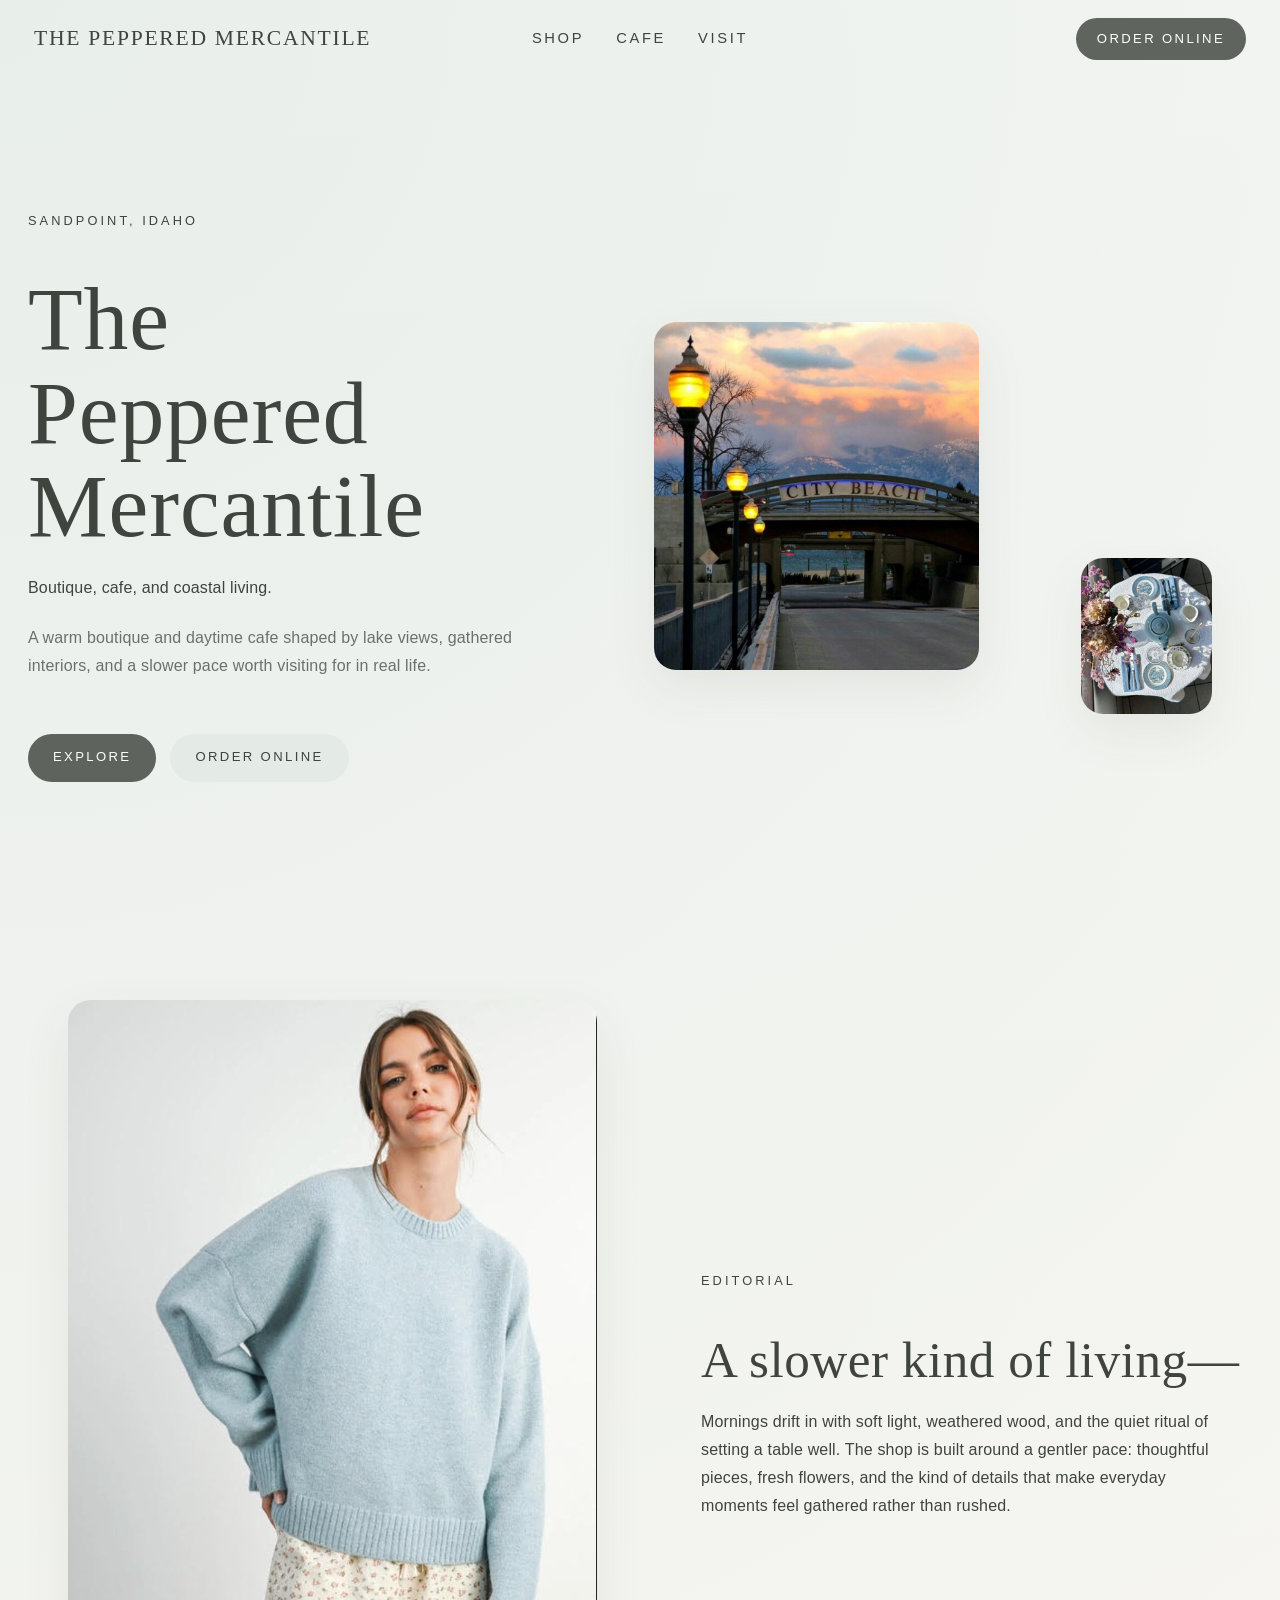
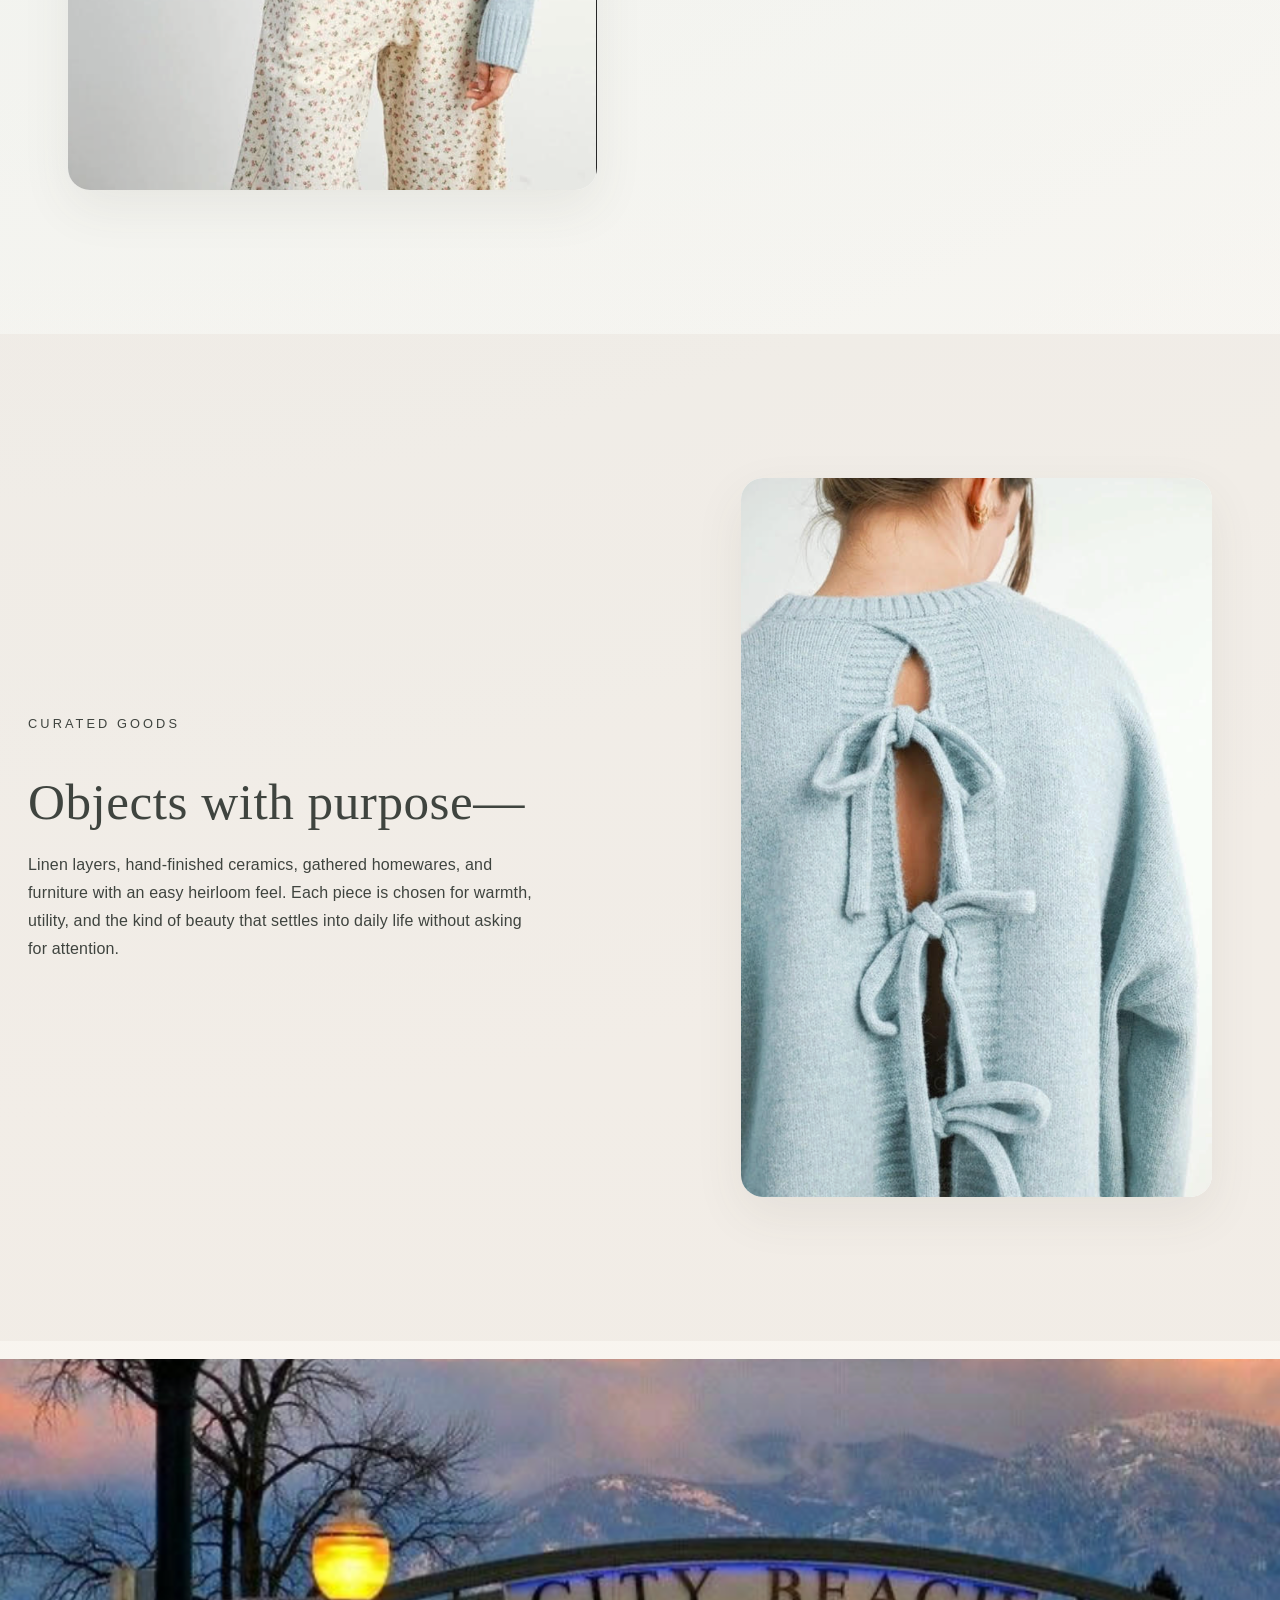
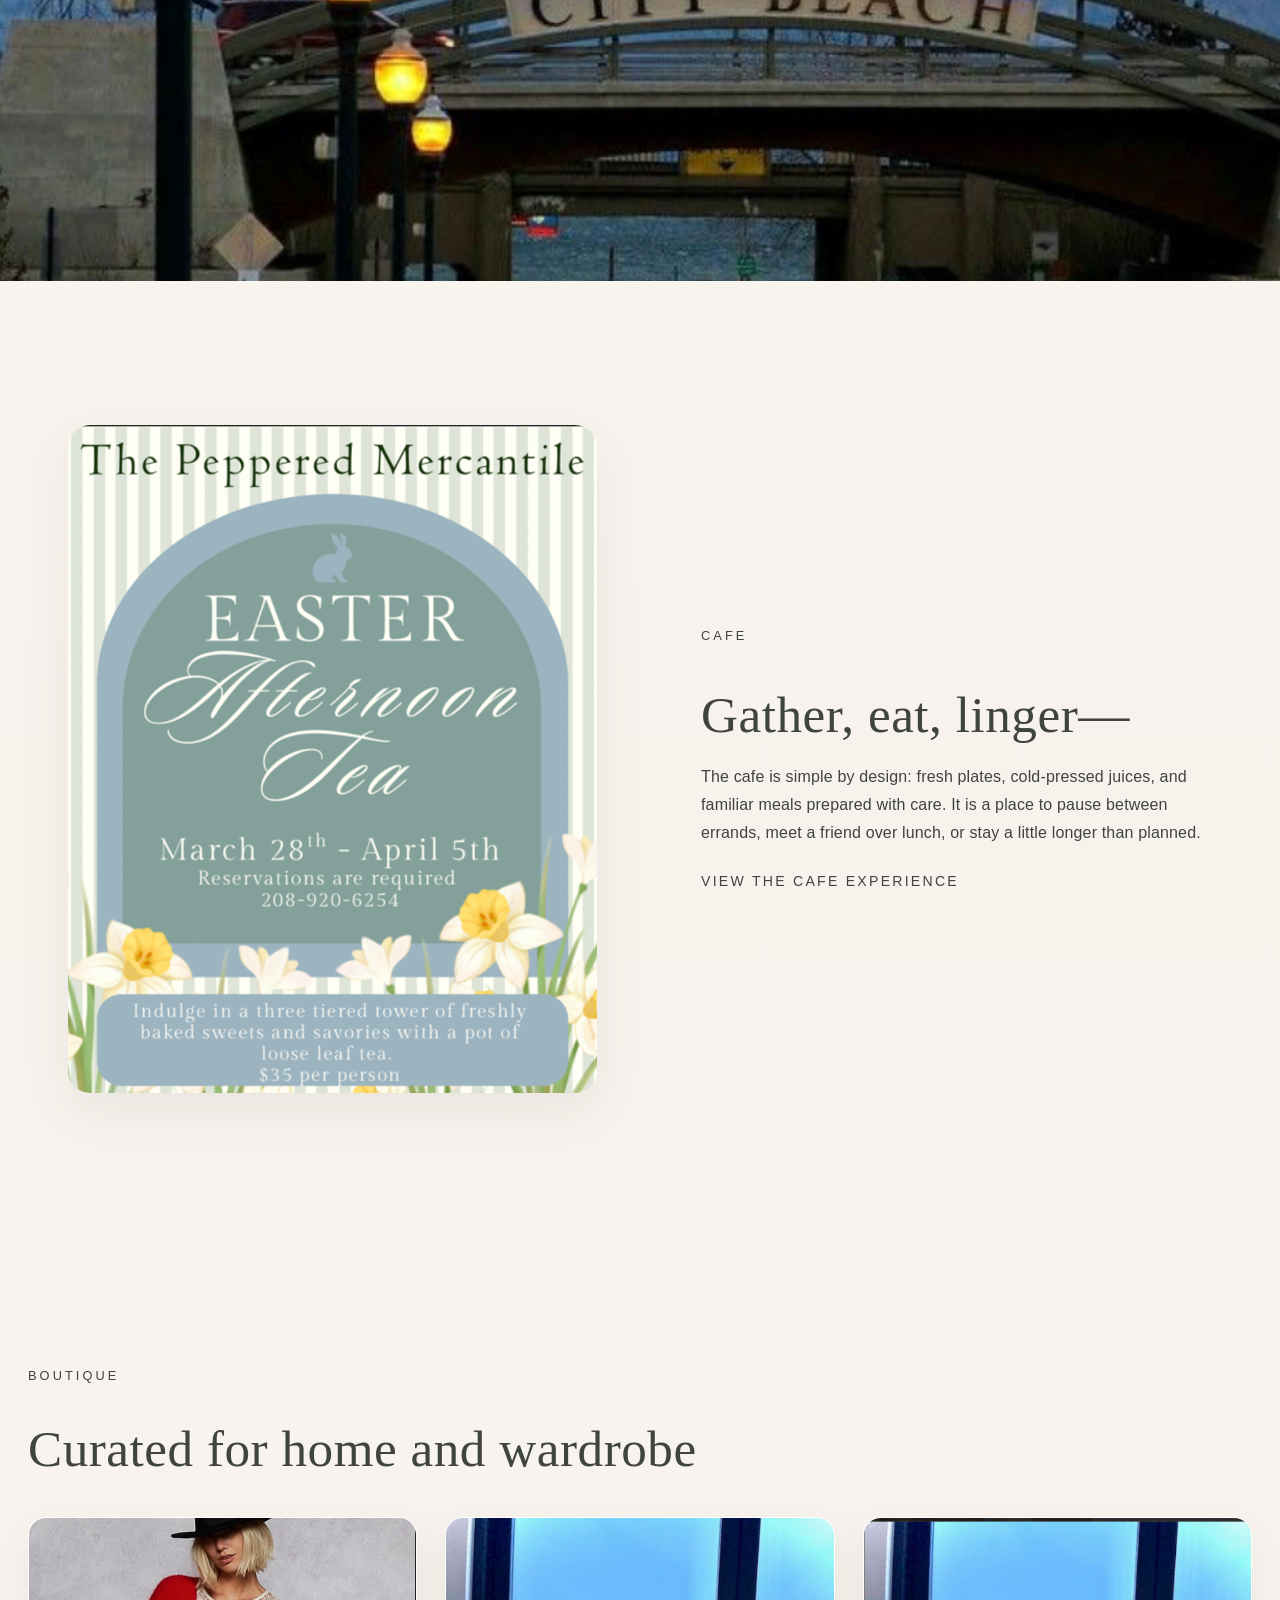
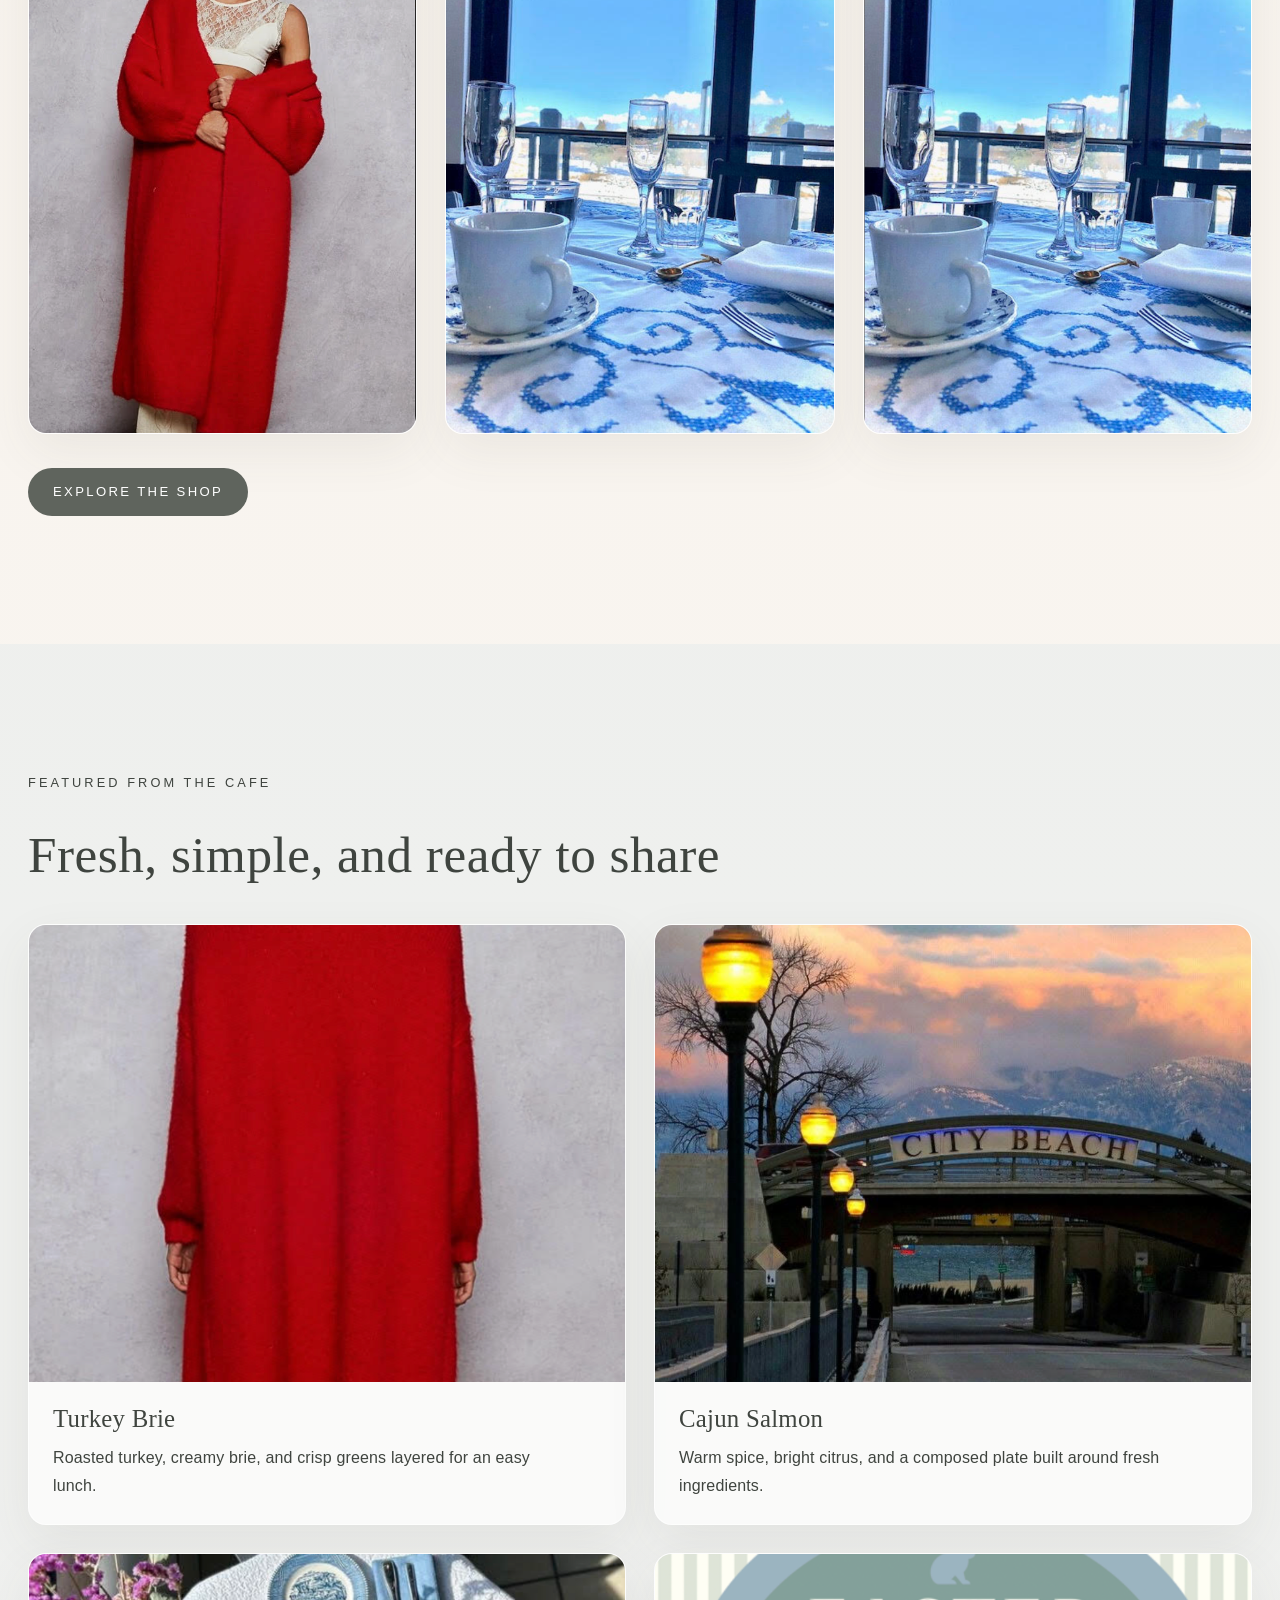
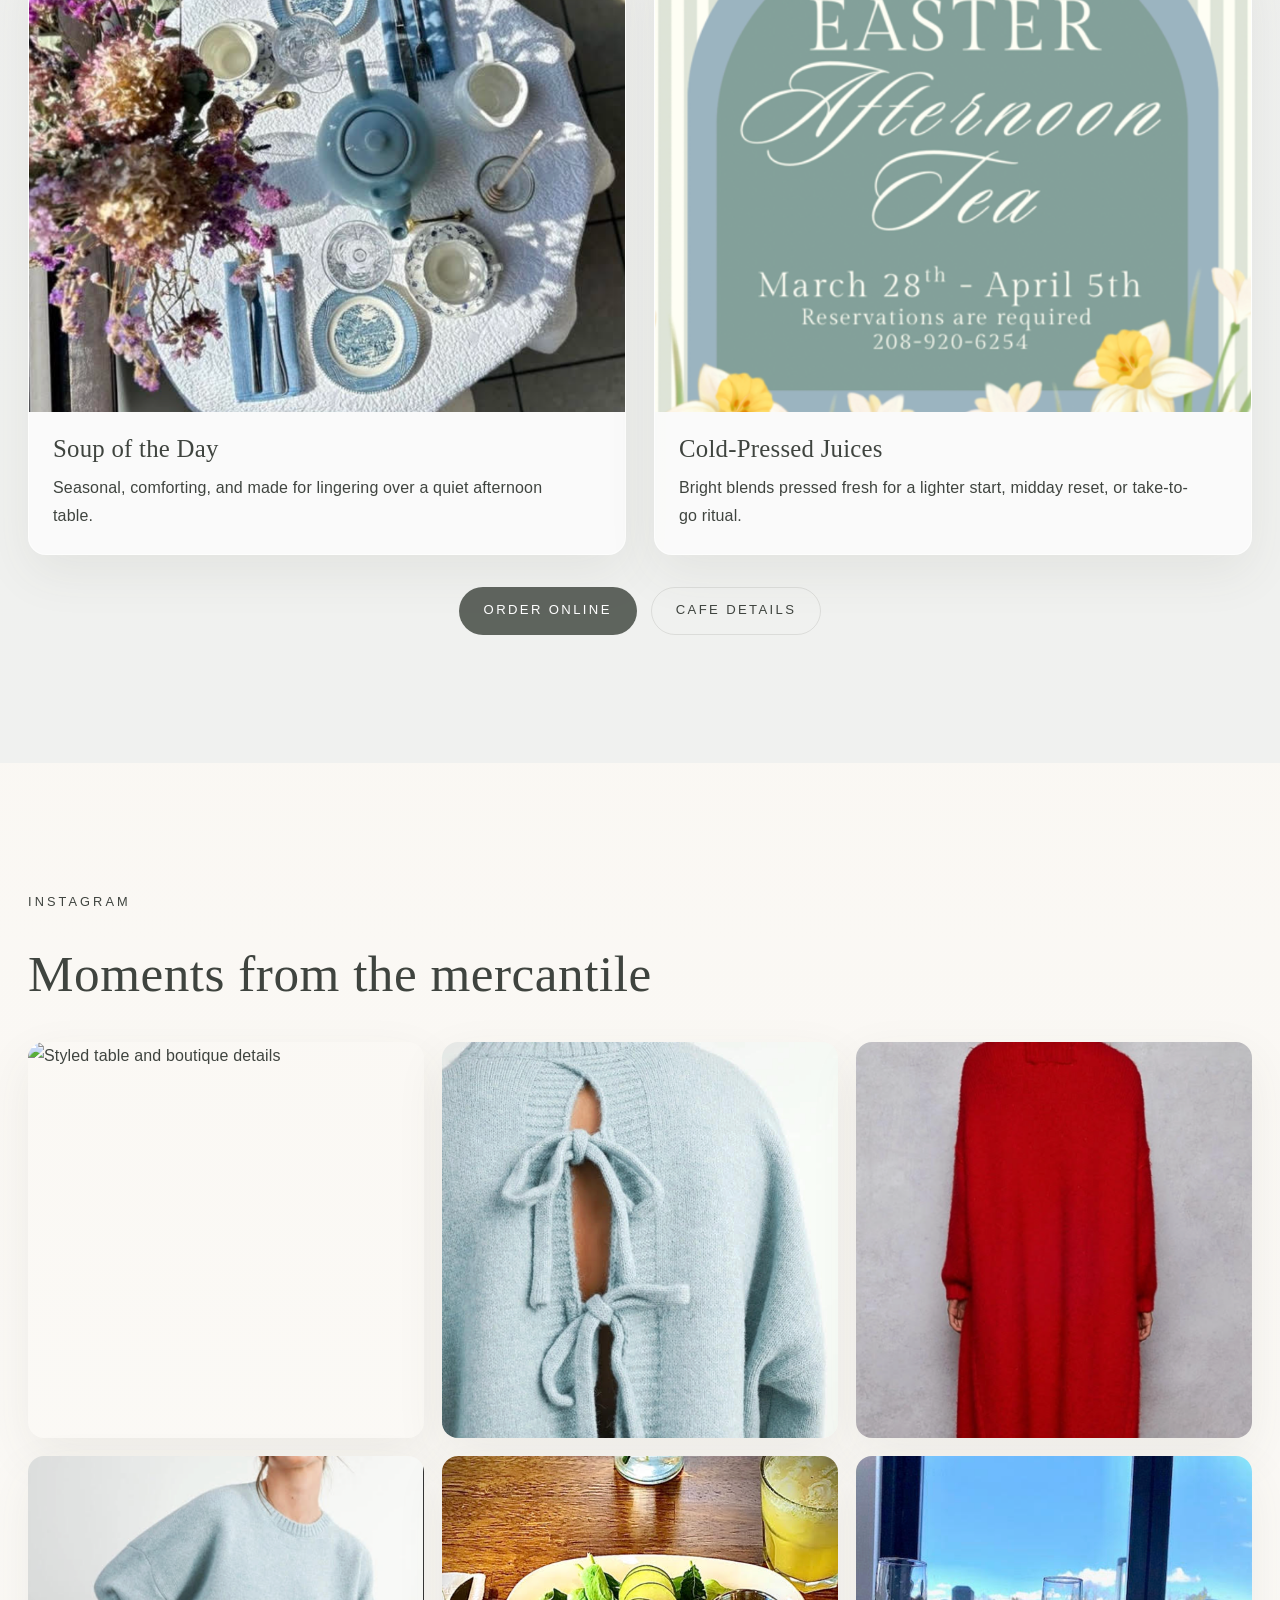
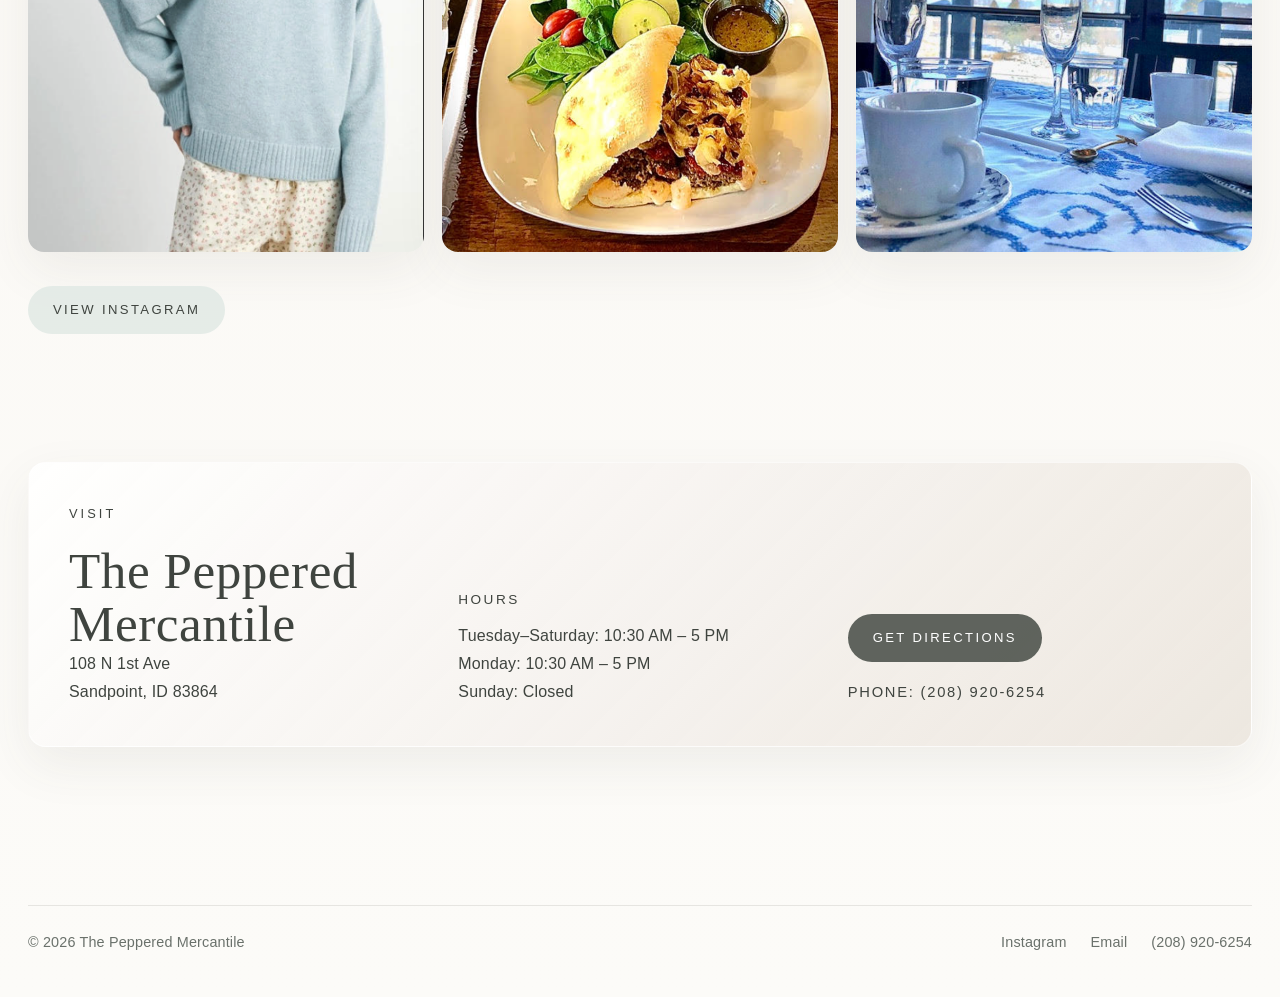
==== index.html @ 57a1aefb "initial commit" ====
<!DOCTYPE html>
<html lang="en">
<head>
  <meta charset="UTF-8">
  <meta name="viewport" content="width=device-width, initial-scale=1.0">
  <title>The Peppered Mercantile</title>
  <meta name="description" content="The Peppered Mercantile is a coastal boutique and cafe in Sandpoint, Idaho, offering curated goods, simple meals, and an inviting pace.">
  <link rel="preconnect" href="https://fonts.googleapis.com">
  <link rel="preconnect" href="https://fonts.gstatic.com" crossorigin>
  <link rel="stylesheet" href="css/styles.css">
</head>
<body>
  <header class="site-header" data-header>
    <div class="nav-shell">
      <a class="brand-mark" href="index.html">The Peppered Mercantile</a>
      <button class="nav-toggle" type="button" aria-expanded="false" aria-controls="site-nav" data-nav-toggle>
        Menu
      </button>
      <nav class="site-nav" id="site-nav" data-nav>
        <a href="shop.html">Shop</a>
        <a href="cafe.html">Cafe</a>
        <a href="visit.html">Visit</a>
      </nav>
      <a class="button button-small" href="https://www.doordash.com/store/the-peppered-mercantile-sandpoint-27833694/32796175/?pickup=true&utm_campaign=gpa" target="_blank" rel="noreferrer">Order Online</a>
    </div>
  </header>

  <main>
    <section class="hero-showcase">
      <div class="container hero-showcase-grid">
        <div class="hero-copy-panel">
          <p class="eyebrow">Sandpoint, Idaho</p>
          <h1>The Peppered Mercantile</h1>
          <p class="hero-copy">Boutique, cafe, and coastal living.</p>
          <p class="hero-support">
            A warm boutique and daytime cafe shaped by lake views, gathered interiors, and a slower pace worth visiting for in real life.
          </p>
          <div class="button-row">
            <a class="button" href="#editorial">Explore</a>
            <a class="button button-secondary" href="https://www.doordash.com/store/the-peppered-mercantile-sandpoint-27833694/32796175/?pickup=true&utm_campaign=gpa" target="_blank" rel="noreferrer">Order Online</a>
          </div>
        </div>
        <div class="hero-visuals">
          <figure class="hero-primary-image media-frame">
            <img
              src="assets/images/Screenshot 2026-03-31 at 6.49.40%E2%80%AFPM.png"
              alt="City Beach view near The Peppered Mercantile in Sandpoint"
            >
          </figure>
          <figure class="hero-secondary-image media-frame">
            <img
              src="assets/images/Screenshot 2026-03-31 at 6.51.25%E2%80%AFPM.png"
              alt="Sunlit table setting at The Peppered Mercantile"
            >
          </figure>
        </div>
      </div>
    </section>

    <section class="section editorial-grid" id="editorial">
      <div class="container split-layout">
        <figure class="media-frame">
          <img src="assets/images/Screenshot 2026-03-31 at 6.49.52%E2%80%AFPM.png" alt="Layered clothing and warm textures inside the boutique">
        </figure>
        <div class="text-block">
          <p class="eyebrow">Editorial</p>
          <h2>A slower kind of living&mdash;</h2>
          <p>
            Mornings drift in with soft light, weathered wood, and the quiet ritual of setting a table well.
            The shop is built around a gentler pace: thoughtful pieces, fresh flowers, and the kind of details
            that make everyday moments feel gathered rather than rushed.
          </p>
        </div>
      </div>
    </section>

    <section class="section section-tint">
      <div class="container split-layout split-layout-reverse">
        <figure class="media-frame">
          <img src="assets/images/Screenshot 2026-03-31 at 6.50.04%E2%80%AFPM.png" alt="Ceramics and home goods arranged in an airy boutique display">
        </figure>
        <div class="text-block">
          <p class="eyebrow">Curated Goods</p>
          <h2>Objects with purpose&mdash;</h2>
          <p>
            Linen layers, hand-finished ceramics, gathered homewares, and furniture with an easy heirloom feel.
            Each piece is chosen for warmth, utility, and the kind of beauty that settles into daily life without
            asking for attention.
          </p>
        </div>
      </div>
    </section>

    <section class="image-break">
      <img src="assets/images/Screenshot 2026-03-31 at 6.49.40%E2%80%AFPM.png" alt="City Beach and mountain view in Sandpoint">
    </section>

    <section class="section">
      <div class="container split-layout">
        <figure class="media-frame">
          <img src="assets/images/Screenshot 2026-03-31 at 6.50.18%E2%80%AFPM.png" alt="Fresh dishes and drinks served in the cafe">
        </figure>
        <div class="text-block">
          <p class="eyebrow">Cafe</p>
          <h2>Gather, eat, linger&mdash;</h2>
          <p>
            The cafe is simple by design: fresh plates, cold-pressed juices, and familiar meals prepared with care.
            It is a place to pause between errands, meet a friend over lunch, or stay a little longer than planned.
          </p>
          <a class="text-link" href="cafe.html">View the cafe experience</a>
        </div>
      </div>
    </section>

    <section class="section section-shop-preview">
      <div class="container">
        <div class="section-heading">
          <p class="eyebrow">Boutique</p>
          <h2>Curated for home and wardrobe</h2>
        </div>
        <div class="card-grid card-grid-shop">
          <article class="product-card">
            <img src="assets/images/Screenshot 2026-03-31 at 6.50.38%E2%80%AFPM.png" alt="Linen dress displayed in the boutique">
            <h3>Linen Dress</h3>
          </article>
          <article class="product-card">
            <img src="assets/images/Screenshot 2026-03-31 at 6.51.13%E2%80%AFPM.png" alt="Ceramic mugs stacked on a styled shelf">
            <h3>Ceramic Mugs</h3>
          </article>
          <article class="product-card">
            <img src="assets/images/Screenshot 2026-03-31 at 6.31.05%E2%80%AFPM.png" alt="Oak chair in a warm interior setting">
            <h3>Oak Chair</h3>
          </article>
        </div>
        <div class="section-actions">
          <a class="button" href="shop.html">Explore the shop</a>
        </div>
      </div>
    </section>

    <section class="section section-cafe-preview section-tint-alt">
      <div class="container">
        <div class="section-heading">
          <p class="eyebrow">Featured from the Cafe</p>
          <h2>Fresh, simple, and ready to share</h2>
        </div>
        <div class="card-grid card-grid-menu">
          <article class="menu-card">
            <img src="assets/images/Screenshot 2026-03-31 at 6.50.48%E2%80%AFPM.png" alt="Turkey Brie sandwich plated in the cafe">
            <div class="menu-card-copy">
              <h3>Turkey Brie</h3>
              <p>Roasted turkey, creamy brie, and crisp greens layered for an easy lunch.</p>
            </div>
          </article>
          <article class="menu-card">
            <img src="assets/images/Screenshot 2026-03-31 at 6.49.40%E2%80%AFPM.png" alt="Cajun salmon served with fresh sides">
            <div class="menu-card-copy">
              <h3>Cajun Salmon</h3>
              <p>Warm spice, bright citrus, and a composed plate built around fresh ingredients.</p>
            </div>
          </article>
          <article class="menu-card">
            <img src="assets/images/Screenshot 2026-03-31 at 6.51.25%E2%80%AFPM.png" alt="Soup of the day in a ceramic bowl">
            <div class="menu-card-copy">
              <h3>Soup of the Day</h3>
              <p>Seasonal, comforting, and made for lingering over a quiet afternoon table.</p>
            </div>
          </article>
          <article class="menu-card">
            <img src="assets/images/Screenshot 2026-03-31 at 6.50.18%E2%80%AFPM.png" alt="Cold-pressed juices and cafe beverages">
            <div class="menu-card-copy">
              <h3>Cold-Pressed Juices</h3>
              <p>Bright blends pressed fresh for a lighter start, midday reset, or take-to-go ritual.</p>
            </div>
          </article>
        </div>
        <div class="button-row centered">
          <a class="button" href="https://www.doordash.com/store/the-peppered-mercantile-sandpoint-27833694/32796175/?pickup=true&utm_campaign=gpa" target="_blank" rel="noreferrer">Order Online</a>
          <a class="button button-ghost" href="cafe.html">Cafe Details</a>
        </div>
      </div>
    </section>

    <section class="section instagram-section">
      <div class="container">
        <div class="section-heading">
          <p class="eyebrow">Instagram</p>
          <h2>Moments from the mercantile</h2>
        </div>
        <div class="instagram-grid">
          <img src="assets/images/Screenshot 2026-03-31 at 6.50.29%E2%80%AFPM.png" alt="Styled table and boutique details">
          <img src="assets/images/Screenshot 2026-03-31 at 6.50.04%E2%80%AFPM.png" alt="Ceramics and natural textures">
          <img src="assets/images/Screenshot 2026-03-31 at 6.50.48%E2%80%AFPM.png" alt="Cafe plates and inviting lunch scene">
          <img src="assets/images/Screenshot 2026-03-31 at 6.49.52%E2%80%AFPM.png" alt="Apparel styling inside the shop">
          <img src="assets/images/Screenshot 2026-03-31 at 6.51.01%E2%80%AFPM.png" alt="Waterfront or outdoor coastal-inspired view">
          <img src="assets/images/Screenshot 2026-03-31 at 6.51.13%E2%80%AFPM.png" alt="Ceramic objects and shelves">
        </div>
        <div class="section-actions">
          <a class="button button-secondary" href="https://www.instagram.com/thepepperedmercantile/" target="_blank" rel="noreferrer">View Instagram</a>
        </div>
      </div>
    </section>

    <section class="section visit-preview">
      <div class="container visit-card">
        <div>
          <p class="eyebrow">Visit</p>
          <h2>The Peppered Mercantile</h2>
          <p>108 N 1st Ave<br>Sandpoint, ID 83864</p>
        </div>
        <div>
          <p class="hours-label">Hours</p>
          <p>Tuesday&ndash;Saturday: 10:30 AM &ndash; 5 PM<br>Monday: 10:30 AM &ndash; 5 PM<br>Sunday: Closed</p>
        </div>
        <div class="visit-meta">
          <a class="button" href="https://maps.google.com/?q=108+N+1st+Ave+Sandpoint+ID" target="_blank" rel="noreferrer">Get Directions</a>
          <p class="contact-number">Phone: (208) 920-6254</p>
        </div>
      </div>
    </section>
  </main>

  <footer class="site-footer">
    <div class="container footer-inner">
      <p>&copy; 2026 The Peppered Mercantile</p>
      <div class="footer-links">
        <a href="https://www.instagram.com/thepepperedmercantile/" target="_blank" rel="noreferrer">Instagram</a>
        <a href="mailto:thepepperedmercantile@gmail.com">Email</a>
        <span>(208) 920-6254</span>
      </div>
    </div>
  </footer>

  <script src="js/main.js"></script>
</body>
</html>
---- css/styles.css ----
:root {
  --color-white: #ffffff;
  --color-cream: #f5f1eb;
  --color-sand: #e8e1d8;
  --color-blue: #dfe8ea;
  --color-sage: #e3ebe7;
  --color-text: #3f443f;
  --color-muted: #6a716b;
  --color-border: rgba(90, 91, 86, 0.14);
  --color-overlay: rgba(52, 57, 58, 0.28);
  --shadow-soft: 0 18px 50px rgba(82, 76, 67, 0.08);
  --radius-soft: 22px;
  --radius-card: 18px;
  --container-width: min(1240px, calc(100vw - 56px));
  --type-serif: "Centaur", "Iowan Old Style", "Palatino Linotype", "Book Antiqua", "Playfair Display", "Times New Roman", serif;
  --type-sans: "Helvetica Neue", Helvetica, Arial, sans-serif;
}

*,
*::before,
*::after {
  box-sizing: border-box;
}

html {
  scroll-behavior: smooth;
}

body {
  margin: 0;
  font-family: var(--type-sans);
  color: var(--color-text);
  background:
    radial-gradient(circle at top left, rgba(227, 235, 231, 0.8), transparent 30%),
    linear-gradient(180deg, #fcfbf8 0%, #f7f2ec 45%, #fcfbf8 100%);
  line-height: 1.75;
  letter-spacing: 0.01em;
}

img {
  display: block;
  width: 100%;
}

a {
  color: inherit;
  text-decoration: none;
}

button {
  font: inherit;
}

.container {
  width: var(--container-width);
  margin: 0 auto;
}

.site-header {
  position: sticky;
  top: 0;
  z-index: 30;
  padding: 18px 0;
  transition: background-color 180ms ease, box-shadow 180ms ease, backdrop-filter 180ms ease;
}

.site-header.is-scrolled {
  background: rgba(251, 248, 243, 0.88);
  box-shadow: 0 8px 30px rgba(67, 61, 54, 0.08);
  backdrop-filter: blur(12px);
}

.nav-shell {
  width: min(1320px, calc(100vw - 32px));
  margin: 0 auto;
  display: grid;
  grid-template-columns: 1fr auto 1fr;
  align-items: center;
  gap: 24px;
  padding: 0 18px;
}

.brand-mark {
  justify-self: start;
  font-family: var(--type-serif);
  font-size: clamp(1.35rem, 1.4vw, 1.6rem);
  letter-spacing: 0.08em;
  text-transform: uppercase;
}

.site-nav {
  display: flex;
  justify-content: center;
  gap: 32px;
  font-size: 0.92rem;
  letter-spacing: 0.18em;
  text-transform: uppercase;
}

.site-nav a,
.footer-links a,
.text-link {
  position: relative;
}

.site-nav a::after,
.footer-links a::after,
.text-link::after {
  content: "";
  position: absolute;
  left: 0;
  bottom: -6px;
  width: 100%;
  height: 1px;
  background: currentColor;
  transform: scaleX(0);
  transform-origin: left;
  transition: transform 180ms ease;
}

.site-nav a:hover::after,
.site-nav a.active::after,
.footer-links a:hover::after,
.text-link:hover::after {
  transform: scaleX(1);
}

.nav-shell > .button {
  justify-self: end;
}

.nav-toggle {
  display: none;
  justify-self: end;
  border: 0;
  background: transparent;
  text-transform: uppercase;
  letter-spacing: 0.18em;
  color: var(--color-text);
}

.button {
  display: inline-flex;
  align-items: center;
  justify-content: center;
  min-height: 48px;
  padding: 0 24px;
  border-radius: 999px;
  border: 1px solid transparent;
  background: rgba(79, 85, 78, 0.9);
  color: var(--color-white);
  font-size: 0.82rem;
  letter-spacing: 0.18em;
  text-transform: uppercase;
  transition: transform 180ms ease, background-color 180ms ease, border-color 180ms ease, opacity 180ms ease;
}

.button:hover {
  transform: translateY(-2px);
  background: rgba(64, 69, 63, 0.94);
}

.button-small {
  min-height: 42px;
  padding: 0 20px;
}

.button-light {
  background: rgba(255, 255, 255, 0.9);
  color: var(--color-text);
}

.button-light:hover {
  background: var(--color-white);
}

.button-outline,
.button-ghost {
  background: transparent;
  border-color: rgba(255, 255, 255, 0.72);
  color: var(--color-white);
}

.button-outline:hover,
.button-ghost:hover {
  background: rgba(255, 255, 255, 0.12);
}

.button-secondary {
  background: rgba(227, 235, 231, 0.92);
  color: var(--color-text);
}

.button-secondary:hover {
  background: rgba(211, 224, 219, 1);
}

.page-main .button-ghost,
.visit-preview .button-ghost,
.section-cafe-preview .button-ghost,
.page-hero-stack .button-ghost {
  border-color: var(--color-border);
  color: var(--color-text);
}

.page-main .button-ghost:hover,
.visit-preview .button-ghost:hover,
.section-cafe-preview .button-ghost:hover,
.page-hero-stack .button-ghost:hover {
  background: rgba(63, 68, 63, 0.06);
}

.page-hero {
  position: relative;
}

.page-hero-background {
  position: absolute;
  inset: 0;
  width: 100%;
  height: 100%;
  object-fit: cover;
}

.page-hero-overlay {
  position: absolute;
  inset: 0;
  background:
    linear-gradient(180deg, rgba(43, 47, 47, 0.16) 0%, rgba(43, 47, 47, 0.34) 100%),
    linear-gradient(90deg, rgba(26, 30, 31, 0.2) 0%, rgba(26, 30, 31, 0.05) 45%, rgba(26, 30, 31, 0.2) 100%);
}

.hero-showcase {
  padding: 132px 0 74px;
}

.hero-showcase-grid {
  display: grid;
  grid-template-columns: minmax(320px, 0.9fr) minmax(0, 1.1fr);
  gap: clamp(30px, 5vw, 64px);
  align-items: center;
}

.hero-copy-panel {
  display: grid;
  gap: 22px;
  align-content: center;
}

.hero-copy-panel h1 {
  font-size: clamp(3.2rem, 7vw, 6rem);
  max-width: 10ch;
}

.hero-support {
  max-width: 32rem;
  color: var(--color-muted);
}

.hero-visuals {
  display: grid;
  grid-template-columns: minmax(0, 1fr) 0.52fr;
  gap: 22px;
  align-items: end;
}

.hero-primary-image img {
  aspect-ratio: 0.98 / 1.05;
}

.hero-secondary-image {
  transform: translateY(44px);
}

.hero-secondary-image img {
  aspect-ratio: 0.88 / 1.05;
}

.page-hero-stack {
  position: relative;
  z-index: 1;
  width: min(760px, calc(100vw - 48px));
  padding: 140px 0 110px;
  color: var(--color-white);
  text-align: center;
}

.eyebrow {
  margin: 0 0 18px;
  font-size: 0.8rem;
  letter-spacing: 0.24em;
  text-transform: uppercase;
}

h1,
h2,
h3 {
  margin: 0;
  font-family: var(--type-serif);
  font-weight: 400;
  line-height: 1.04;
  letter-spacing: 0.01em;
}

h1 {
  font-size: clamp(3.4rem, 8vw, 6.8rem);
}

h2 {
  font-size: clamp(2.2rem, 4vw, 4rem);
}

h3 {
  font-size: 1.55rem;
}

p {
  margin: 0;
}

.hero-copy,
.page-hero-copy p,
.page-hero-stack p:not(.eyebrow),
.text-block p,
.menu-card-copy p,
.visit-panel p,
.visit-card p {
  max-width: 32rem;
  color: inherit;
}

.button-row {
  display: flex;
  flex-wrap: wrap;
  gap: 14px;
  margin-top: 32px;
}

.button-row.centered {
  justify-content: center;
}

.visit-meta {
  display: flex;
  flex-wrap: wrap;
  align-items: center;
  gap: 18px;
  margin-top: 24px;
}

.section {
  padding: clamp(88px, 10vw, 138px) 0;
}

.section-tint {
  background: rgba(232, 225, 216, 0.42);
}

.section-tint-alt {
  background: rgba(223, 232, 234, 0.42);
}

.split-layout {
  display: grid;
  grid-template-columns: minmax(0, 1.05fr) minmax(300px, 0.95fr);
  gap: clamp(34px, 5vw, 90px);
  align-items: center;
}

.split-layout-reverse .media-frame {
  order: 2;
}

.split-layout-reverse .text-block {
  order: 1;
}

.media-frame {
  border-radius: var(--radius-soft);
  overflow: hidden;
  box-shadow: var(--shadow-soft);
  background: var(--color-white);
}

.media-frame img,
.product-card img,
.menu-card img,
.instagram-grid img {
  height: 100%;
  object-fit: cover;
}

.text-block {
  display: grid;
  gap: 22px;
}

.text-link {
  width: fit-content;
  font-size: 0.88rem;
  letter-spacing: 0.16em;
  text-transform: uppercase;
}

.image-break {
  position: relative;
  min-height: 58vh;
  margin: 18px 0 0;
  overflow: hidden;
}

.image-break img {
  width: 100%;
  height: 58vh;
  object-fit: cover;
  object-position: center center;
}

.section-heading {
  display: grid;
  gap: 16px;
  margin-bottom: 42px;
}

.card-grid {
  display: grid;
  gap: 28px;
}

.card-grid-shop {
  grid-template-columns: repeat(3, minmax(0, 1fr));
}

.shop-grid-large {
  gap: 34px;
}

.card-grid-menu {
  grid-template-columns: repeat(2, minmax(0, 1fr));
}

.product-card,
.menu-card,
.visit-card,
.visit-panel {
  border-radius: var(--radius-card);
  overflow: hidden;
  background: rgba(255, 255, 255, 0.66);
  box-shadow: var(--shadow-soft);
  border: 1px solid rgba(255, 255, 255, 0.65);
}

.product-card,
.menu-card {
  transition: transform 180ms ease, box-shadow 180ms ease;
}

.product-card:hover,
.menu-card:hover,
.instagram-grid img:hover {
  transform: translateY(-4px) scale(1.01);
  box-shadow: 0 24px 56px rgba(78, 72, 65, 0.12);
}

.product-card img {
  aspect-ratio: 0.92 / 1.05;
}

.product-card h3 {
  padding: 24px;
  font-size: 1.5rem;
}

.menu-card {
  display: grid;
}

.menu-card img {
  aspect-ratio: 1.12 / 0.86;
}

.menu-card-copy {
  display: grid;
  gap: 12px;
  padding: 24px;
}

.section-actions {
  margin-top: 34px;
}

.contact-number {
  margin: 0;
  font-size: 0.92rem;
  letter-spacing: 0.12em;
  text-transform: uppercase;
  color: var(--color-muted);
}

.instagram-grid {
  display: grid;
  grid-template-columns: repeat(3, minmax(0, 1fr));
  gap: 18px;
}

.instagram-grid img {
  aspect-ratio: 1 / 1;
  border-radius: 16px;
  box-shadow: var(--shadow-soft);
  transition: transform 180ms ease, box-shadow 180ms ease;
}

.visit-preview {
  padding-top: 0;
}

.visit-card {
  display: grid;
  grid-template-columns: repeat(3, minmax(0, 1fr));
  gap: 26px;
  align-items: end;
  padding: 40px;
  background:
    linear-gradient(135deg, rgba(255, 255, 255, 0.86), rgba(232, 225, 216, 0.74));
}

.hours-label {
  margin-bottom: 10px;
  font-size: 0.85rem;
  letter-spacing: 0.18em;
  text-transform: uppercase;
}

.page-hero {
  min-height: 76vh;
  display: grid;
  align-items: center;
  overflow: hidden;
}

.page-hero-soft {
  min-height: auto;
  padding: 140px 0 60px;
}

.page-hero-grid {
  display: grid;
  grid-template-columns: minmax(0, 0.95fr) minmax(0, 1.05fr);
  gap: clamp(34px, 5vw, 88px);
  align-items: center;
}

.page-hero-copy {
  display: grid;
  gap: 22px;
}

.page-hero-copy h1,
.page-hero-soft h1 {
  font-size: clamp(2.8rem, 5.2vw, 5rem);
}

.page-hero-stack {
  width: min(820px, calc(100vw - 48px));
  padding-top: 180px;
  padding-bottom: 120px;
  text-align: left;
}

.page-hero-stack h1 {
  max-width: 12ch;
}

.page-hero-media img {
  aspect-ratio: 0.98 / 1.06;
}

.visit-layout {
  display: grid;
  grid-template-columns: repeat(2, minmax(0, 1fr));
  gap: 30px;
}

.visit-panel {
  padding: 34px;
}

.site-footer {
  padding: 30px 0 42px;
}

.footer-inner {
  display: flex;
  justify-content: space-between;
  gap: 20px;
  align-items: center;
  padding-top: 24px;
  border-top: 1px solid var(--color-border);
  font-size: 0.9rem;
  color: var(--color-muted);
}

.footer-links {
  display: flex;
  flex-wrap: wrap;
  gap: 24px;
}

@media (max-width: 980px) {
  .nav-shell {
    grid-template-columns: 1fr auto auto;
  }

  .site-nav {
    position: absolute;
    top: calc(100% + 10px);
    left: 16px;
    right: 16px;
    display: none;
    flex-direction: column;
    align-items: flex-start;
    gap: 18px;
    padding: 22px;
    border-radius: 18px;
    background: rgba(251, 248, 243, 0.96);
    box-shadow: var(--shadow-soft);
  }

  .site-nav.is-open {
    display: flex;
  }

  .nav-toggle {
    display: inline-flex;
  }

  .hero-showcase-grid,
  .split-layout,
  .page-hero-grid,
  .visit-layout,
  .visit-card,
  .card-grid-menu,
  .card-grid-shop,
  .instagram-grid {
    grid-template-columns: 1fr;
  }

  .split-layout-reverse .media-frame,
  .split-layout-reverse .text-block {
    order: initial;
  }

  .hero-visuals {
    grid-template-columns: 1fr;
  }

  .hero-secondary-image {
    transform: none;
    max-width: 360px;
  }

  .page-hero-stack {
    text-align: left;
  }
}

@media (max-width: 720px) {
  :root {
    --container-width: min(1240px, calc(100vw - 32px));
  }

  .site-header {
    padding: 14px 0;
  }

  .brand-mark {
    max-width: 14ch;
    line-height: 1.1;
  }

  .nav-shell > .button {
    display: none;
  }

  .hero-showcase {
    padding-top: 118px;
  }

  .page-hero-stack,
  .hero-copy-panel {
    text-align: left;
  }

  .page-hero-stack {
    padding-top: 150px;
    padding-bottom: 80px;
  }

  h1 {
    font-size: clamp(2.9rem, 14vw, 4.5rem);
  }

  h2 {
    font-size: clamp(2rem, 9vw, 3rem);
  }

  .button-row {
    flex-direction: column;
    align-items: stretch;
  }

  .image-break img {
    height: 48vh;
  }

  .footer-inner {
    flex-direction: column;
    align-items: flex-start;
  }
}
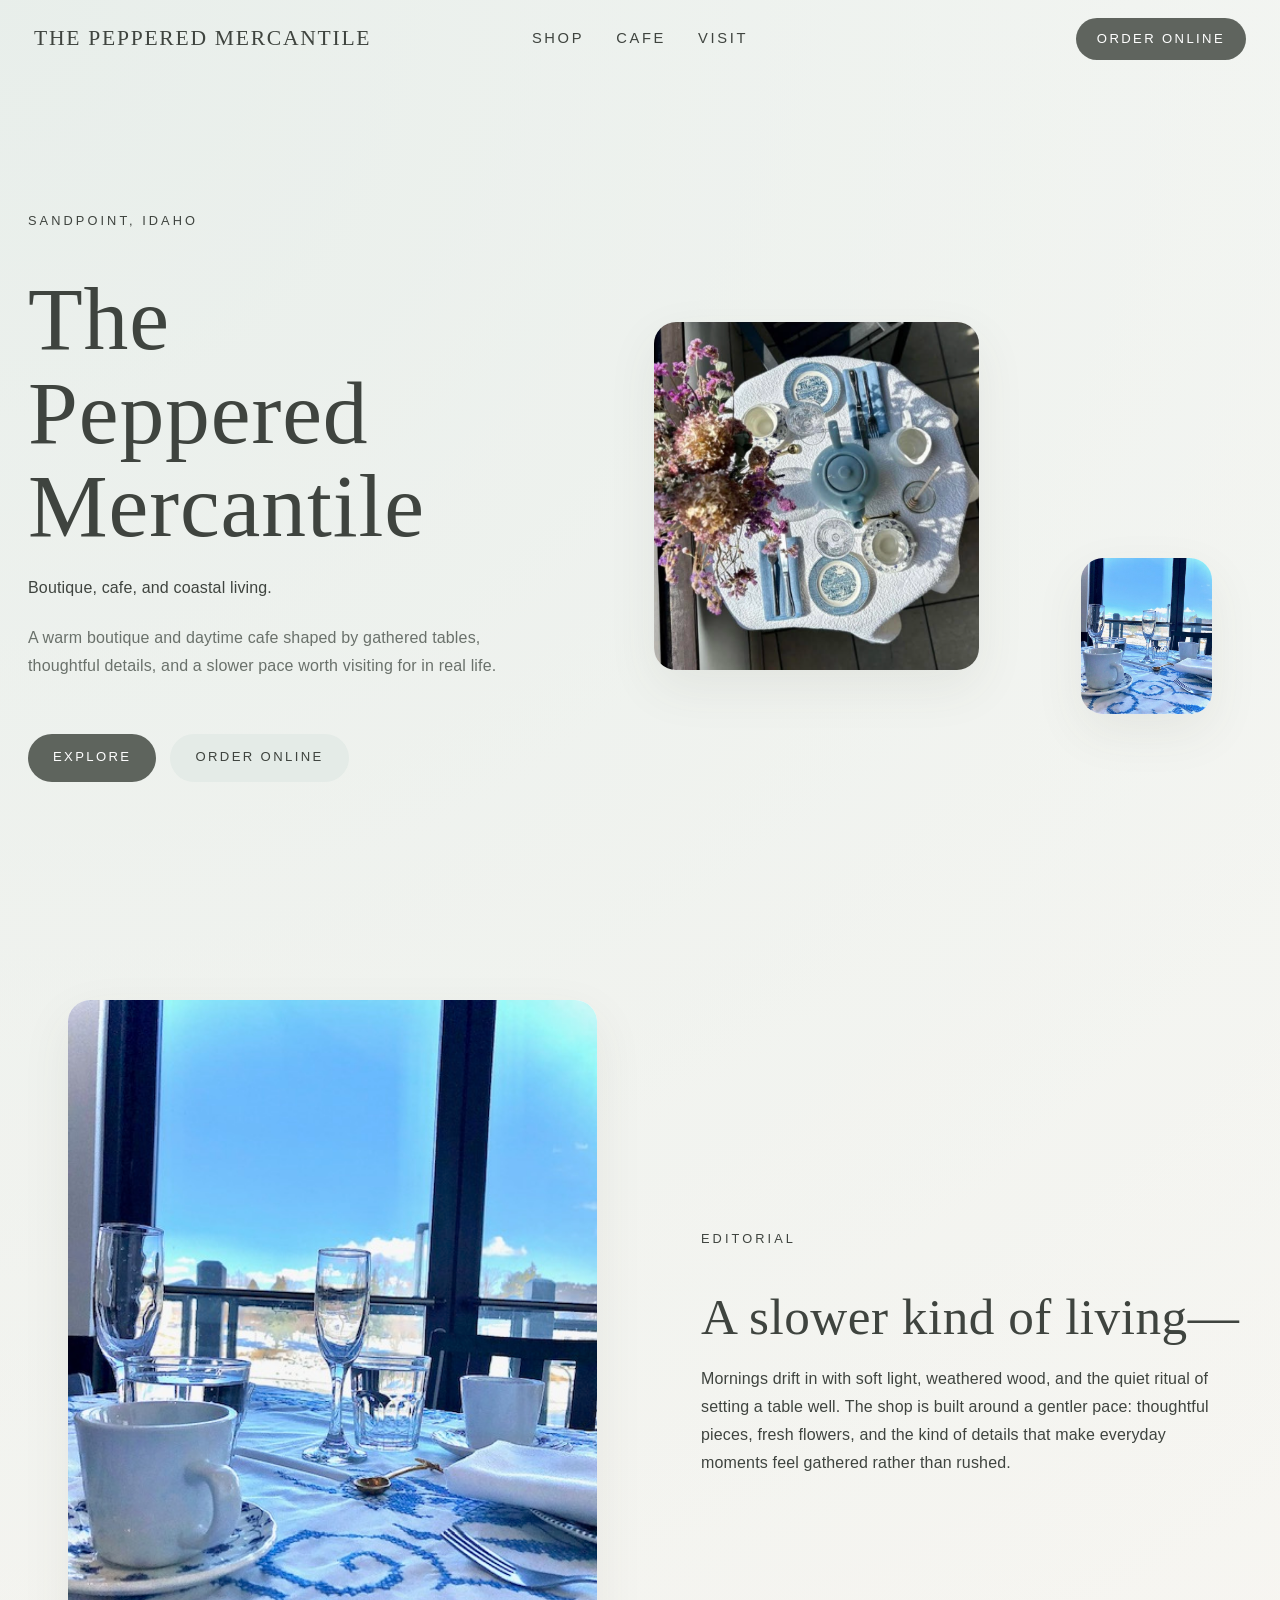
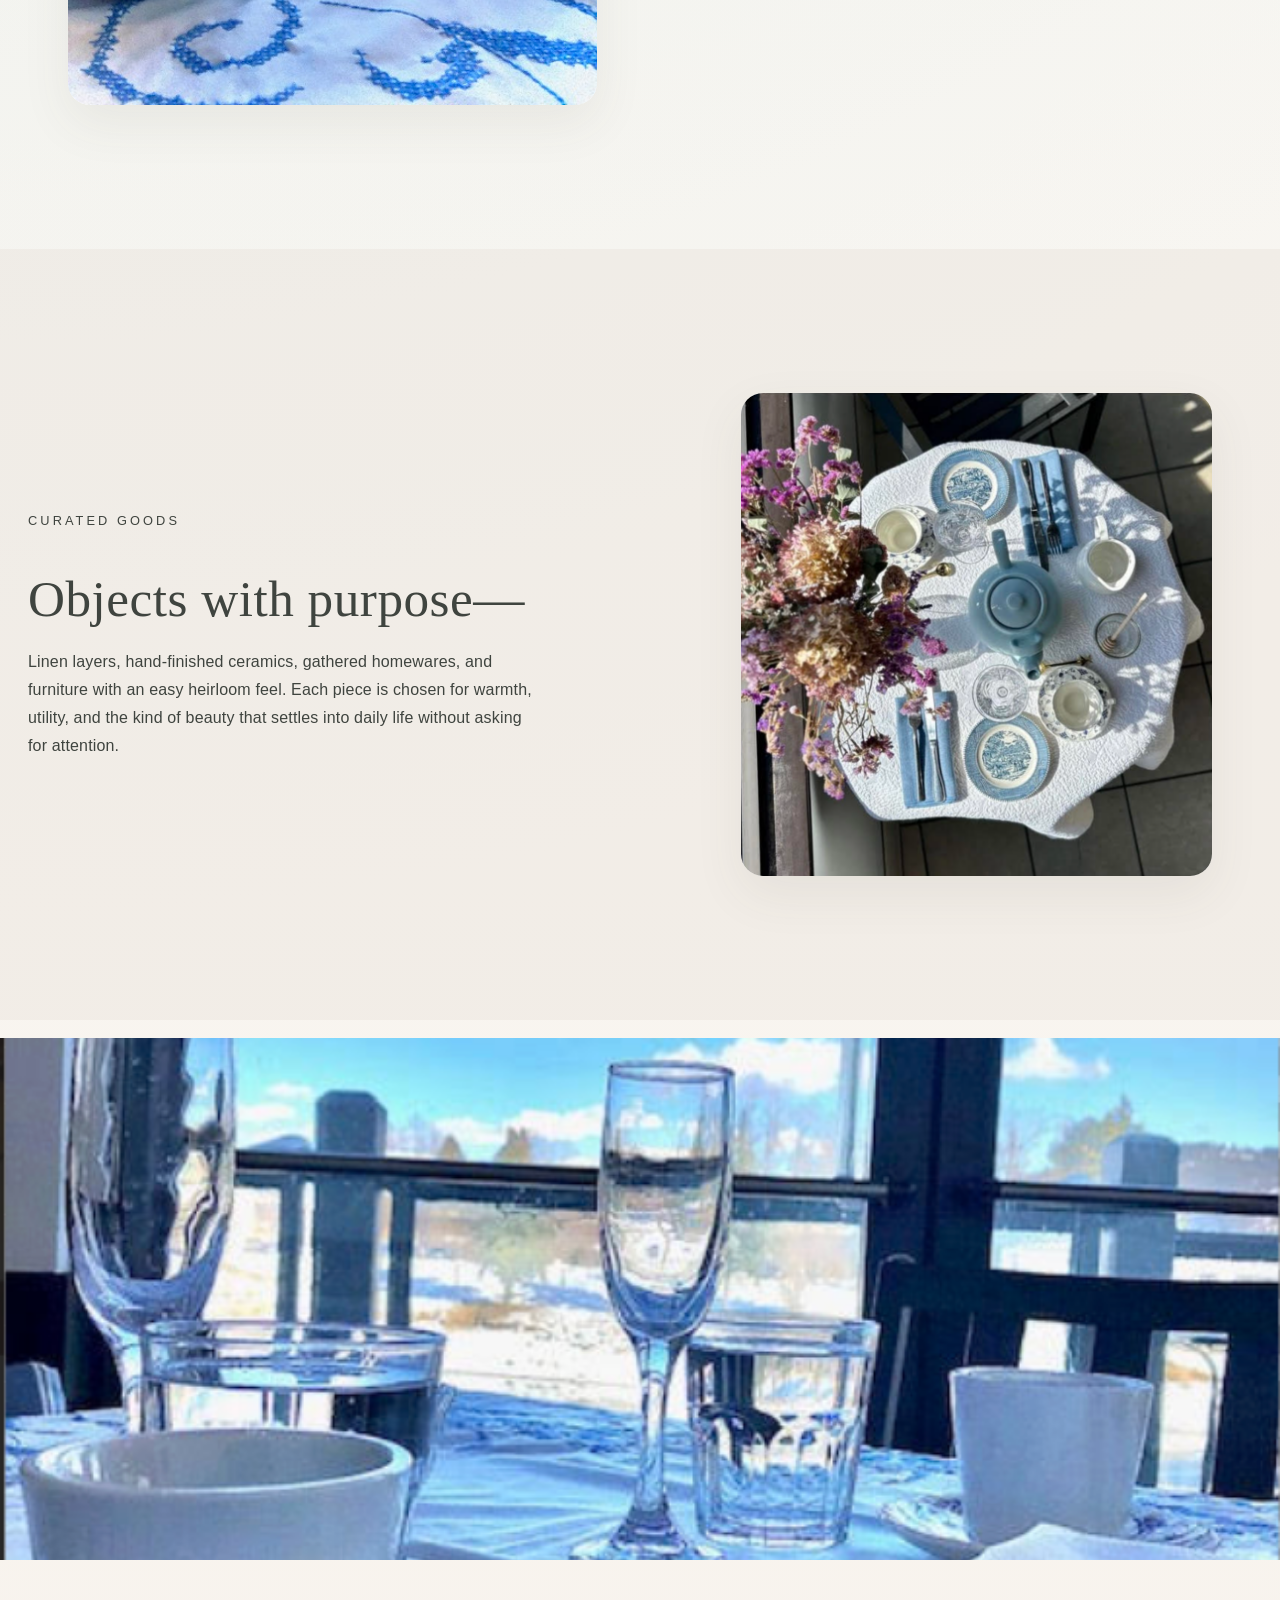
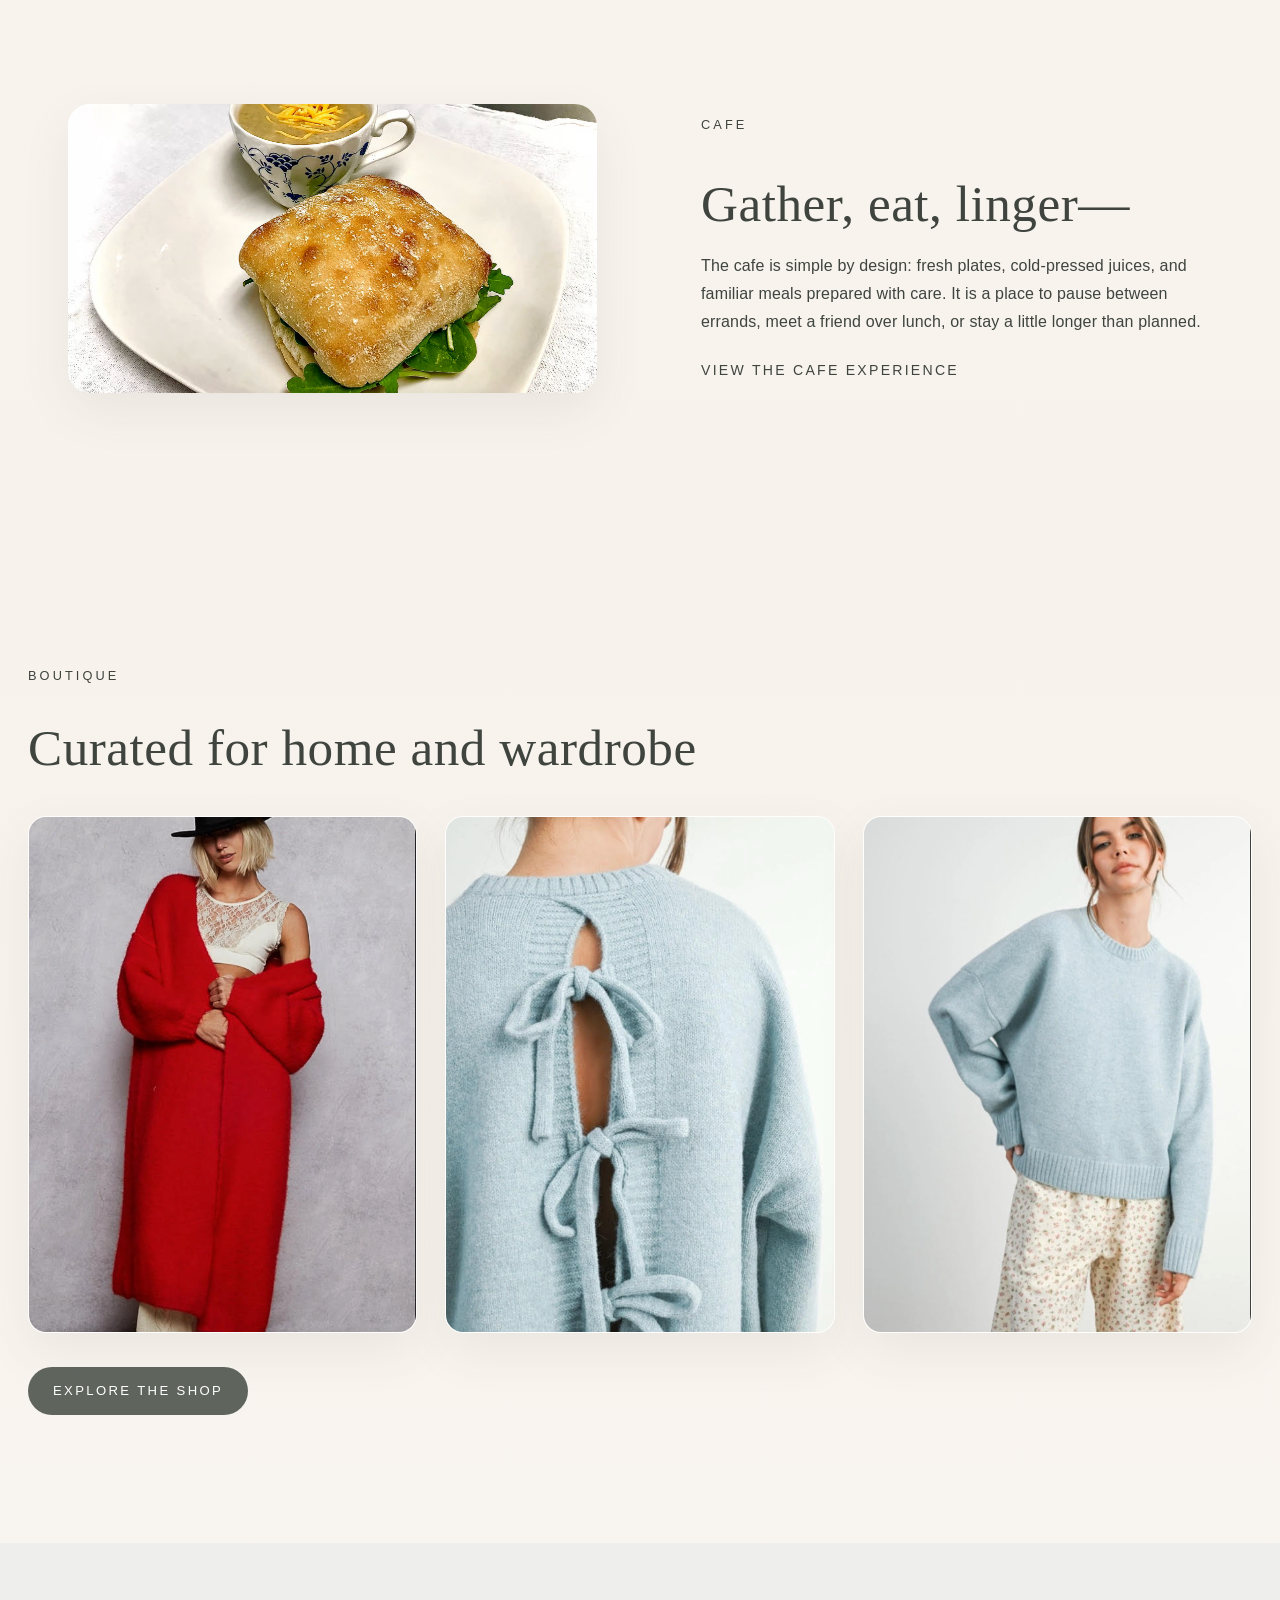
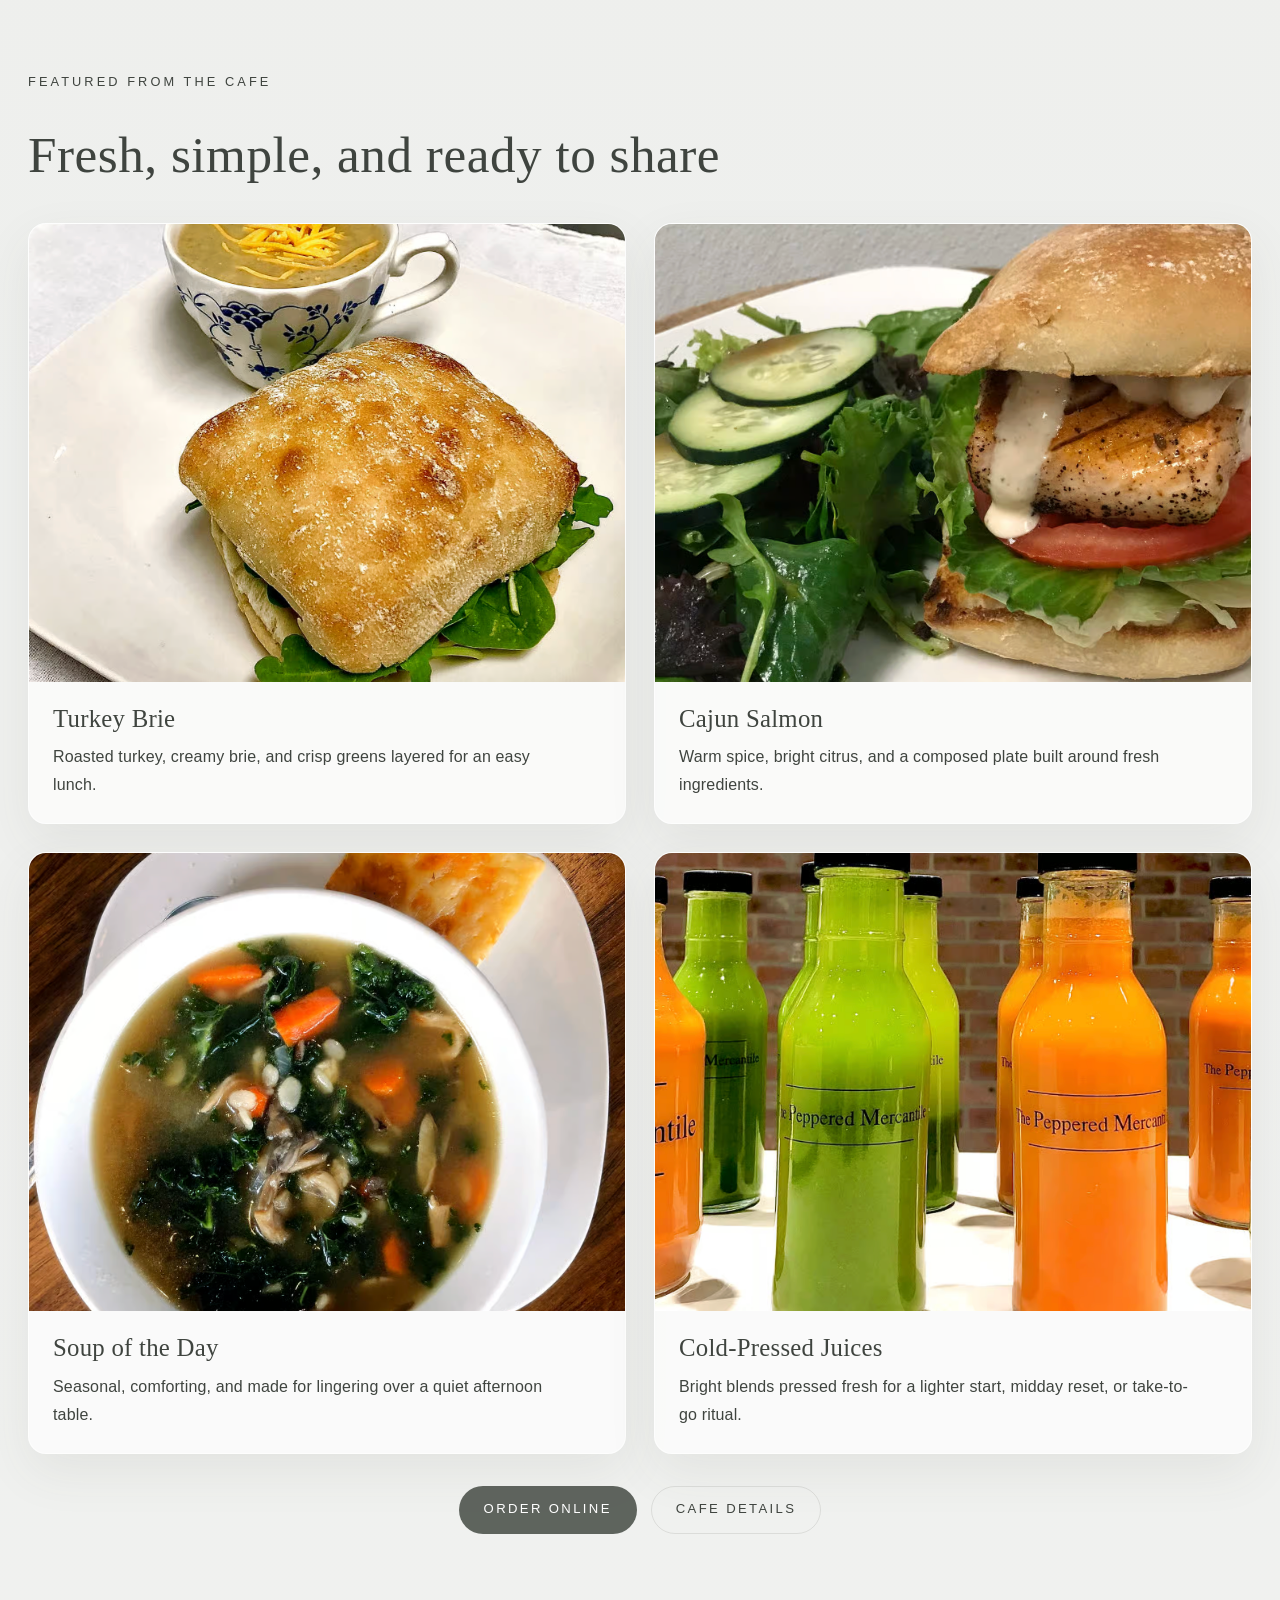
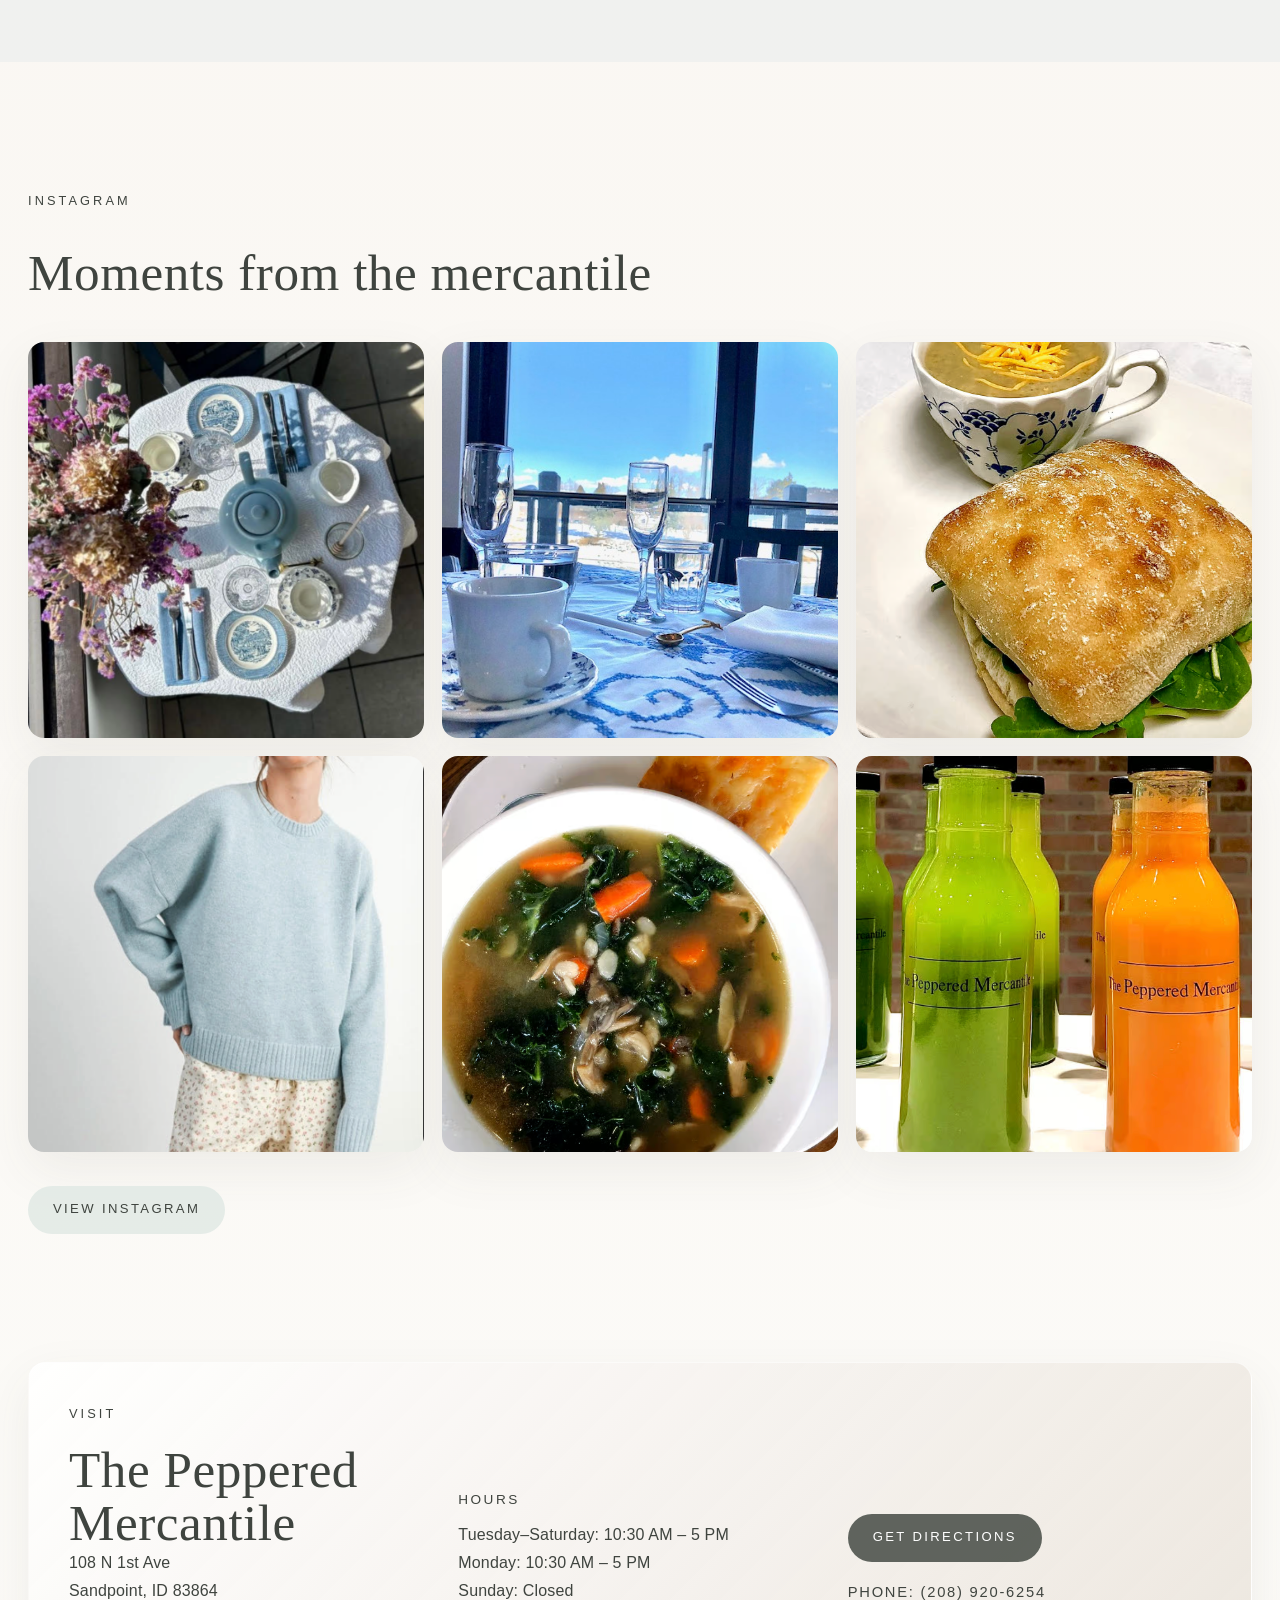
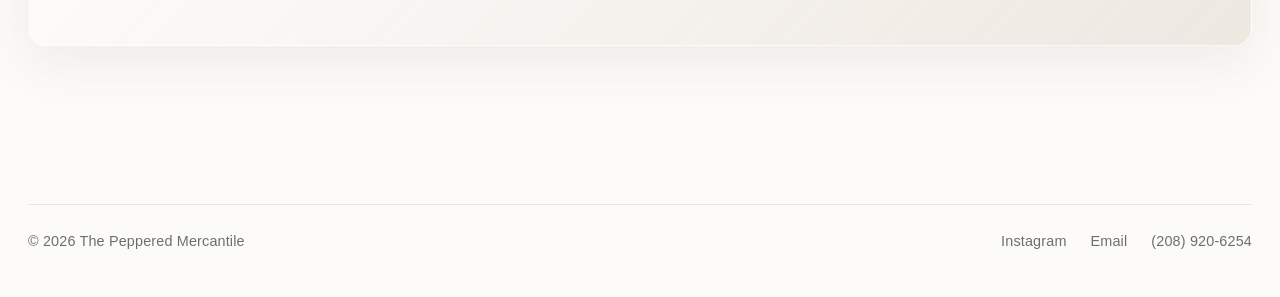
==== commit 0733157c: "final site upload" ====
--- a/index.html
+++ b/index.html
@@ -33,7 +33,7 @@
           <h1>The Peppered Mercantile</h1>
           <p class="hero-copy">Boutique, cafe, and coastal living.</p>
           <p class="hero-support">
-            A warm boutique and daytime cafe shaped by lake views, gathered interiors, and a slower pace worth visiting for in real life.
+            A warm boutique and daytime cafe shaped by gathered tables, thoughtful details, and a slower pace worth visiting for in real life.
           </p>
           <div class="button-row">
             <a class="button" href="#editorial">Explore</a>
@@ -42,17 +42,17 @@
         </div>
         <div class="hero-visuals">
           <figure class="hero-primary-image media-frame">
-            <img
-              src="assets/images/Screenshot 2026-03-31 at 6.49.40%E2%80%AFPM.png"
-              alt="City Beach view near The Peppered Mercantile in Sandpoint"
-            >
-          </figure>
-          <figure class="hero-secondary-image media-frame">
             <img
               src="assets/images/Screenshot 2026-03-31 at 6.51.25%E2%80%AFPM.png"
               alt="Sunlit table setting at The Peppered Mercantile"
             >
           </figure>
+          <figure class="hero-secondary-image media-frame">
+            <img
+              src="assets/images/image9.jpeg"
+              alt="Window table setting inside The Peppered Mercantile"
+            >
+          </figure>
         </div>
       </div>
     </section>
@@ -60,7 +60,7 @@
     <section class="section editorial-grid" id="editorial">
       <div class="container split-layout">
         <figure class="media-frame">
-          <img src="assets/images/Screenshot 2026-03-31 at 6.49.52%E2%80%AFPM.png" alt="Layered clothing and warm textures inside the boutique">
+          <img src="assets/images/image9.jpeg" alt="Blue-and-white table setting inside The Peppered Mercantile">
         </figure>
         <div class="text-block">
           <p class="eyebrow">Editorial</p>
@@ -77,7 +77,7 @@
     <section class="section section-tint">
       <div class="container split-layout split-layout-reverse">
         <figure class="media-frame">
-          <img src="assets/images/Screenshot 2026-03-31 at 6.50.04%E2%80%AFPM.png" alt="Ceramics and home goods arranged in an airy boutique display">
+          <img src="assets/images/Screenshot 2026-03-31 at 6.51.25%E2%80%AFPM.png" alt="Curated tabletop pieces and floral styling">
         </figure>
         <div class="text-block">
           <p class="eyebrow">Curated Goods</p>
@@ -92,13 +92,13 @@
     </section>
 
     <section class="image-break">
-      <img src="assets/images/Screenshot 2026-03-31 at 6.49.40%E2%80%AFPM.png" alt="City Beach and mountain view in Sandpoint">
+      <img src="assets/images/Screenshot 2026-03-31 at 6.31.05%E2%80%AFPM.png" alt="Cafe table and mountain view through the window">
     </section>
 
     <section class="section">
       <div class="container split-layout">
         <figure class="media-frame">
-          <img src="assets/images/Screenshot 2026-03-31 at 6.50.18%E2%80%AFPM.png" alt="Fresh dishes and drinks served in the cafe">
+          <img src="assets/images/turkey-brie.png" alt="Turkey Brie served at The Peppered Mercantile cafe">
         </figure>
         <div class="text-block">
           <p class="eyebrow">Cafe</p>
@@ -120,16 +120,16 @@
         </div>
         <div class="card-grid card-grid-shop">
           <article class="product-card">
-            <img src="assets/images/Screenshot 2026-03-31 at 6.50.38%E2%80%AFPM.png" alt="Linen dress displayed in the boutique">
-            <h3>Linen Dress</h3>
+            <img src="assets/images/Screenshot 2026-03-31 at 6.50.38%E2%80%AFPM.png" alt="Red knit layer displayed in the boutique">
+            <h3>Statement Knit</h3>
           </article>
           <article class="product-card">
-            <img src="assets/images/Screenshot 2026-03-31 at 6.51.13%E2%80%AFPM.png" alt="Ceramic mugs stacked on a styled shelf">
-            <h3>Ceramic Mugs</h3>
+            <img src="assets/images/Screenshot 2026-03-31 at 6.50.04%E2%80%AFPM.png" alt="Open-back sweater in a pale blue knit">
+            <h3>Open-Back Sweater</h3>
           </article>
           <article class="product-card">
-            <img src="assets/images/Screenshot 2026-03-31 at 6.31.05%E2%80%AFPM.png" alt="Oak chair in a warm interior setting">
-            <h3>Oak Chair</h3>
+            <img src="assets/images/Screenshot 2026-03-31 at 6.49.52%E2%80%AFPM.png" alt="Soft blue knit and floral trousers">
+            <h3>Soft Blue Knit</h3>
           </article>
         </div>
         <div class="section-actions">
@@ -146,28 +146,28 @@
         </div>
         <div class="card-grid card-grid-menu">
           <article class="menu-card">
-            <img src="assets/images/Screenshot 2026-03-31 at 6.50.48%E2%80%AFPM.png" alt="Turkey Brie sandwich plated in the cafe">
+            <img src="assets/images/turkey-brie.png" alt="Turkey Brie sandwich plated in the cafe">
             <div class="menu-card-copy">
               <h3>Turkey Brie</h3>
               <p>Roasted turkey, creamy brie, and crisp greens layered for an easy lunch.</p>
             </div>
           </article>
           <article class="menu-card">
-            <img src="assets/images/Screenshot 2026-03-31 at 6.49.40%E2%80%AFPM.png" alt="Cajun salmon served with fresh sides">
+            <img src="assets/images/cajun-salmon.png" alt="Cajun Salmon served with greens at The Peppered Mercantile">
             <div class="menu-card-copy">
               <h3>Cajun Salmon</h3>
               <p>Warm spice, bright citrus, and a composed plate built around fresh ingredients.</p>
             </div>
           </article>
           <article class="menu-card">
-            <img src="assets/images/Screenshot 2026-03-31 at 6.51.25%E2%80%AFPM.png" alt="Soup of the day in a ceramic bowl">
+            <img src="assets/images/soup-of-the-day.png" alt="Soup of the day in a ceramic bowl">
             <div class="menu-card-copy">
               <h3>Soup of the Day</h3>
               <p>Seasonal, comforting, and made for lingering over a quiet afternoon table.</p>
             </div>
           </article>
           <article class="menu-card">
-            <img src="assets/images/Screenshot 2026-03-31 at 6.50.18%E2%80%AFPM.png" alt="Cold-pressed juices and cafe beverages">
+            <img src="assets/images/cold-pressed-juices.png" alt="Cold-pressed juices bottled at The Peppered Mercantile">
             <div class="menu-card-copy">
               <h3>Cold-Pressed Juices</h3>
               <p>Bright blends pressed fresh for a lighter start, midday reset, or take-to-go ritual.</p>
@@ -188,12 +188,12 @@
           <h2>Moments from the mercantile</h2>
         </div>
         <div class="instagram-grid">
-          <img src="assets/images/Screenshot 2026-03-31 at 6.50.29%E2%80%AFPM.png" alt="Styled table and boutique details">
-          <img src="assets/images/Screenshot 2026-03-31 at 6.50.04%E2%80%AFPM.png" alt="Ceramics and natural textures">
-          <img src="assets/images/Screenshot 2026-03-31 at 6.50.48%E2%80%AFPM.png" alt="Cafe plates and inviting lunch scene">
+          <img src="assets/images/Screenshot 2026-03-31 at 6.51.25%E2%80%AFPM.png" alt="Styled tabletop details in the mercantile">
+          <img src="assets/images/image9.jpeg" alt="Window table setting inside the cafe">
+          <img src="assets/images/turkey-brie.png" alt="Turkey Brie lunch from the cafe">
           <img src="assets/images/Screenshot 2026-03-31 at 6.49.52%E2%80%AFPM.png" alt="Apparel styling inside the shop">
-          <img src="assets/images/Screenshot 2026-03-31 at 6.51.01%E2%80%AFPM.png" alt="Waterfront or outdoor coastal-inspired view">
-          <img src="assets/images/Screenshot 2026-03-31 at 6.51.13%E2%80%AFPM.png" alt="Ceramic objects and shelves">
+          <img src="assets/images/soup-of-the-day.png" alt="Soup of the day served in the cafe">
+          <img src="assets/images/cold-pressed-juices.png" alt="Fresh bottled juices from the cafe">
         </div>
         <div class="section-actions">
           <a class="button button-secondary" href="https://www.instagram.com/thepepperedmercantile/" target="_blank" rel="noreferrer">View Instagram</a>
--- a/css/styles.css
+++ b/css/styles.css
@@ -543,6 +543,10 @@
   padding: 140px 0 60px;
 }
 
+.visit-hero {
+  padding-bottom: 20px;
+}
+
 .page-hero-grid {
   display: grid;
   grid-template-columns: minmax(0, 0.95fr) minmax(0, 1.05fr);
@@ -583,6 +587,49 @@
 
 .visit-panel {
   padding: 34px;
+}
+
+.visit-details-section {
+  padding-top: 16px;
+  padding-bottom: 56px;
+}
+
+.visit-layout .eyebrow {
+  margin-bottom: 24px;
+}
+
+.visit-panel h2 {
+  font-size: clamp(2.5rem, 4.2vw, 3.8rem);
+  max-width: 8ch;
+  margin-bottom: 6px;
+}
+
+.visit-panel p + p {
+  margin-top: 8px;
+}
+
+.visit-story {
+  padding-top: 64px;
+  padding-bottom: 88px;
+}
+
+.visit-story .split-layout {
+  grid-template-columns: minmax(0, 1.15fr) minmax(320px, 0.85fr);
+  gap: clamp(28px, 4vw, 64px);
+  align-items: center;
+}
+
+.visit-story .media-frame {
+  max-width: 420px;
+  justify-self: end;
+}
+
+.visit-story .text-block {
+  gap: 18px;
+}
+
+.visit-story .text-block p {
+  max-width: 36rem;
 }
 
 .site-footer {
